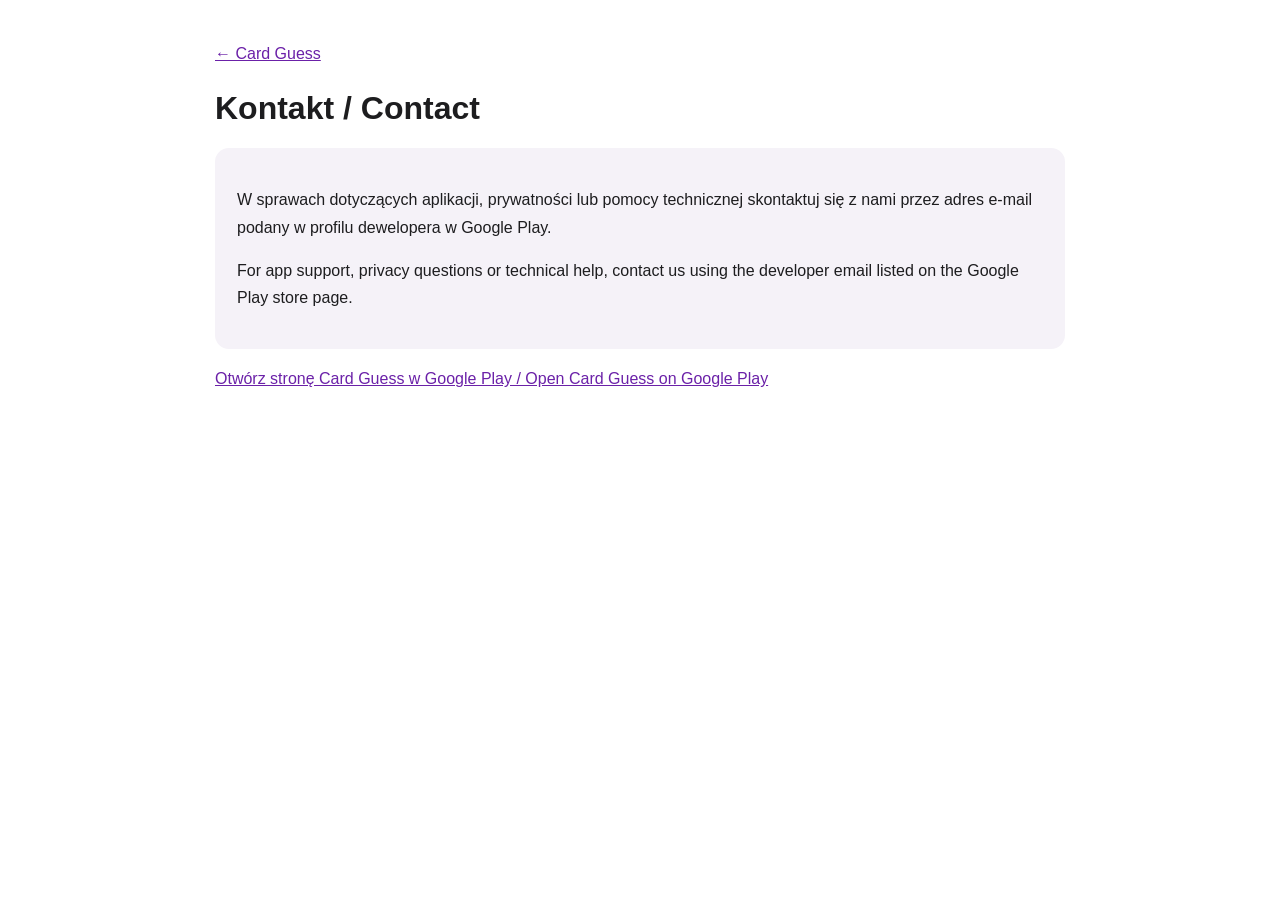
==== index.html @ fc8578ce "Initial website" ====
<!doctype html><html lang="pl"><head><meta charset="utf-8"><meta name="viewport" content="width=device-width,initial-scale=1"><title>Kontakt – Card Guess</title><style>body{font-family:Arial,sans-serif;max-width:850px;margin:40px auto;padding:0 20px;line-height:1.7;color:#1d1d1f}a{color:#6b21a8}h1{line-height:1.2}.box{background:#f5f2f8;padding:22px;border-radius:14px}</style></head><body>
<a href="index.html">← Card Guess</a><h1>Kontakt / Contact</h1>
<div class="box"><p>W sprawach dotyczących aplikacji, prywatności lub pomocy technicznej skontaktuj się z nami przez adres e-mail podany w profilu dewelopera w Google Play.</p>
<p>For app support, privacy questions or technical help, contact us using the developer email listed on the Google Play store page.</p></div>
<p><a href="https://play.google.com/store/apps/details?id=com.cardguess.us" target="_blank" rel="noopener">Otwórz stronę Card Guess w Google Play / Open Card Guess on Google Play</a></p>
</body></html>
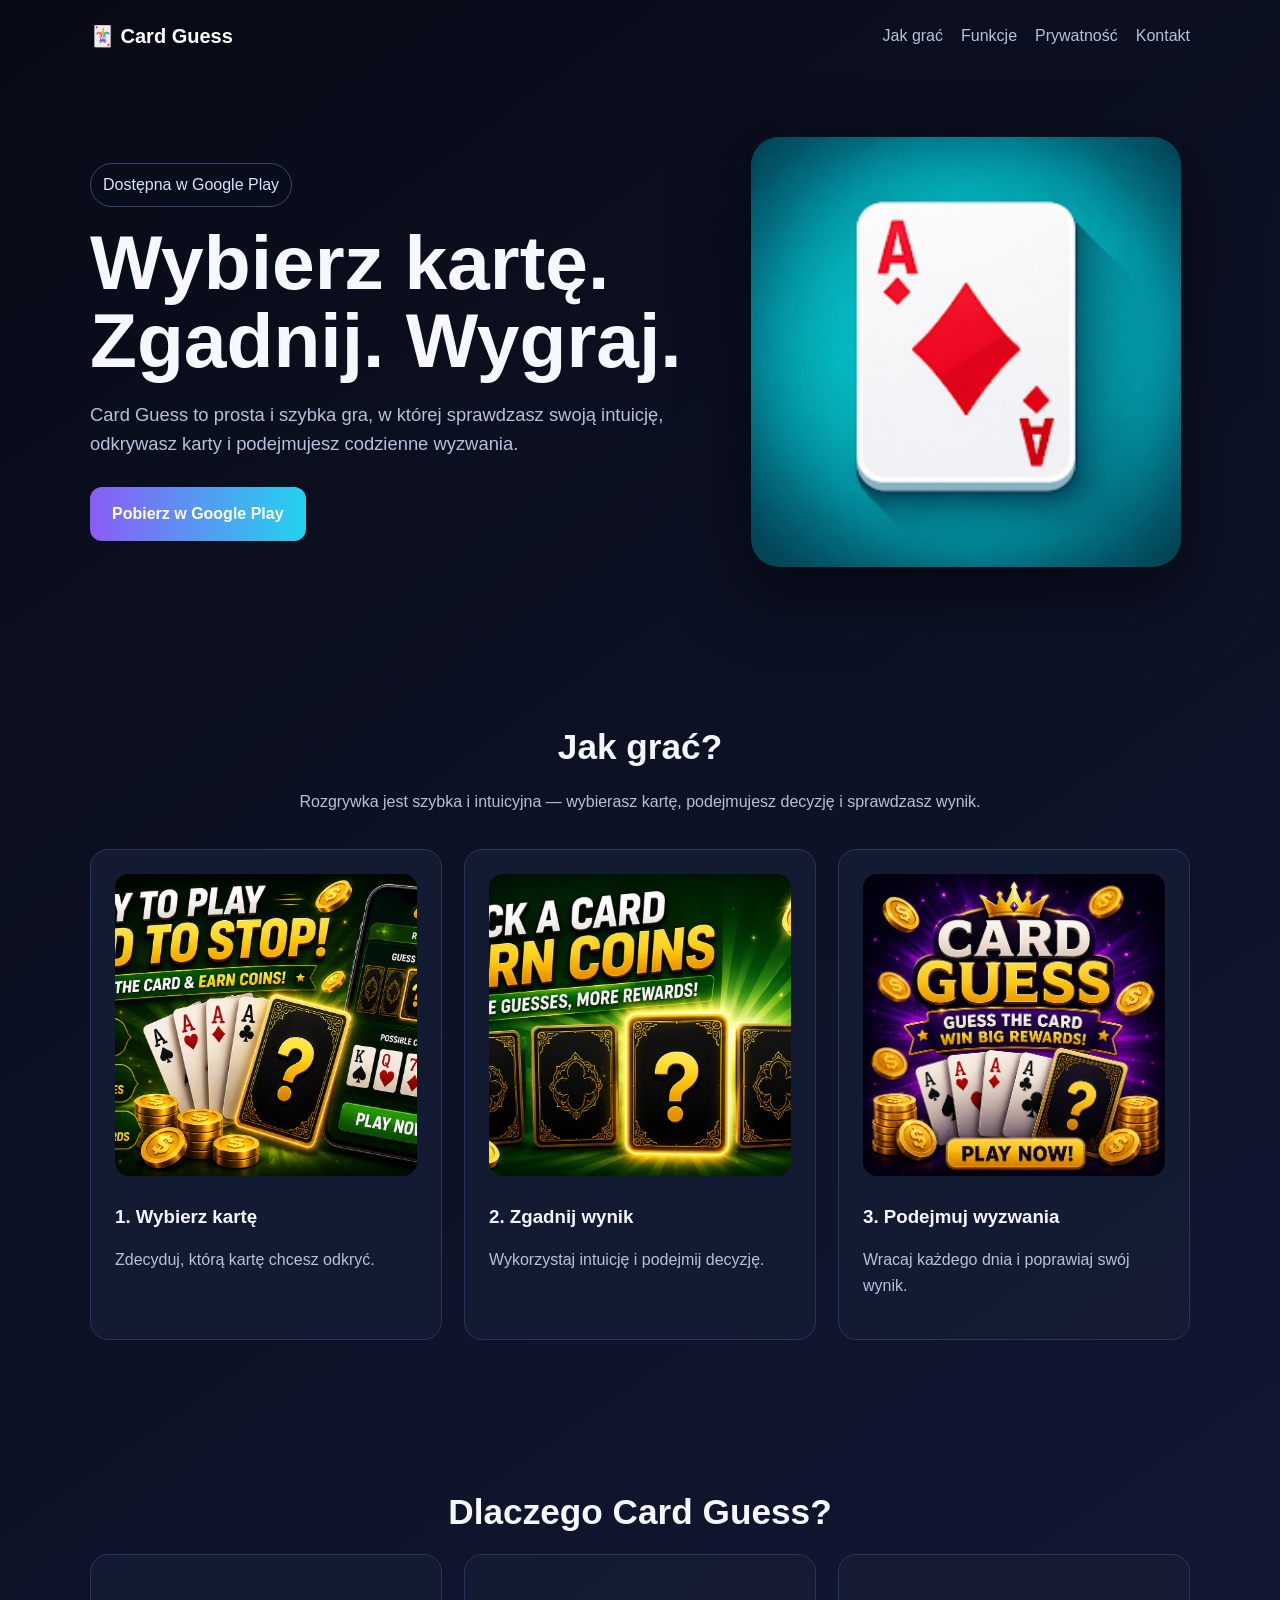
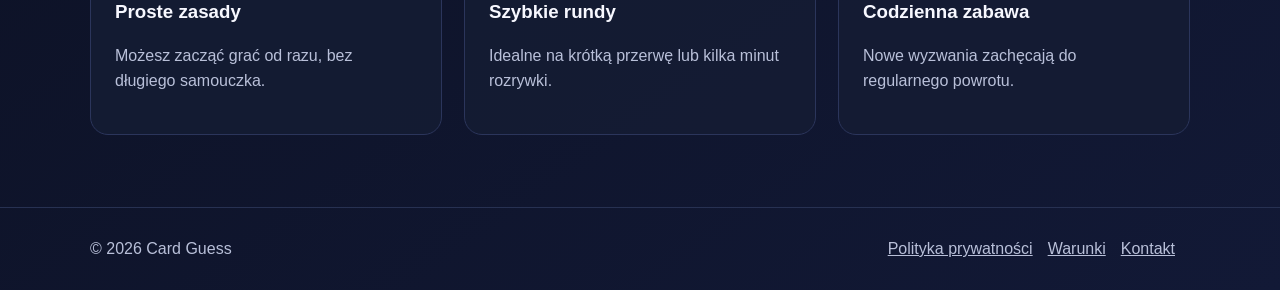
==== commit f46cac27: "Add files via upload" ====
--- a/index.html
+++ b/index.html
@@ -1,6 +1,62 @@
-<!doctype html><html lang="pl"><head><meta charset="utf-8"><meta name="viewport" content="width=device-width,initial-scale=1"><title>Kontakt – Card Guess</title><style>body{font-family:Arial,sans-serif;max-width:850px;margin:40px auto;padding:0 20px;line-height:1.7;color:#1d1d1f}a{color:#6b21a8}h1{line-height:1.2}.box{background:#f5f2f8;padding:22px;border-radius:14px}</style></head><body>
-<a href="index.html">← Card Guess</a><h1>Kontakt / Contact</h1>
-<div class="box"><p>W sprawach dotyczących aplikacji, prywatności lub pomocy technicznej skontaktuj się z nami przez adres e-mail podany w profilu dewelopera w Google Play.</p>
-<p>For app support, privacy questions or technical help, contact us using the developer email listed on the Google Play store page.</p></div>
-<p><a href="https://play.google.com/store/apps/details?id=com.cardguess.us" target="_blank" rel="noopener">Otwórz stronę Card Guess w Google Play / Open Card Guess on Google Play</a></p>
-</body></html>+<!doctype html>
+<html lang="pl">
+<head>
+<meta charset="utf-8">
+<meta name="viewport" content="width=device-width,initial-scale=1">
+<title>Card Guess – Guess the Card</title>
+<meta name="description" content="Card Guess to szybka gra karciana na Androida. Wybieraj karty, zgaduj i podejmuj codzienne wyzwania.">
+<script async src="https://pagead2.googlesyndication.com/pagead/js/adsbygoogle.js?client=ca-pub-2633071152255452"
+     crossorigin="anonymous"></script>
+<meta name="google-adsense-account" content="ca-pub-2633071152255452">
+<link rel="stylesheet" href="style.css">
+</head>
+<body>
+<div class="container">
+<nav>
+<a class="logo" href="/">🃏 Card Guess</a>
+<div class="links">
+<a href="#how">Jak grać</a>
+<a href="#features">Funkcje</a>
+<a href="privacy.html">Prywatność</a>
+<a href="contact.html">Kontakt</a>
+</div>
+</nav>
+
+<main>
+<section class="hero">
+<div>
+<span class="badge">Dostępna w Google Play</span>
+<h1>Wybierz kartę.<br>Zgadnij. Wygraj.</h1>
+<p>Card Guess to prosta i szybka gra, w której sprawdzasz swoją intuicję, odkrywasz karty i podejmujesz codzienne wyzwania.</p>
+<a class="cta" href="https://play.google.com/store/apps/details?id=com.cardguess.us" target="_blank" rel="noopener">Pobierz w Google Play</a>
+</div>
+<img class="poster" src="card-guess-poster.png" alt="Card Guess – ekran gry">
+</section>
+
+<section id="how" class="section">
+<h2>Jak grać?</h2>
+<p class="lead">Rozgrywka jest szybka i intuicyjna — wybierasz kartę, podejmujesz decyzję i sprawdzasz wynik.</p>
+<div class="grid">
+<article class="card"><img src="pick-a-card.png" alt="Wybór karty"><h3>1. Wybierz kartę</h3><p>Zdecyduj, którą kartę chcesz odkryć.</p></article>
+<article class="card"><img src="guess-the-card.png" alt="Zgadywanie karty"><h3>2. Zgadnij wynik</h3><p>Wykorzystaj intuicję i podejmij decyzję.</p></article>
+<article class="card"><img src="daily-challenges.png" alt="Codzienne wyzwania"><h3>3. Podejmuj wyzwania</h3><p>Wracaj każdego dnia i poprawiaj swój wynik.</p></article>
+</div>
+</section>
+
+<section id="features" class="section">
+<h2>Dlaczego Card Guess?</h2>
+<div class="grid">
+<div class="card"><h3>Proste zasady</h3><p>Możesz zacząć grać od razu, bez długiego samouczka.</p></div>
+<div class="card"><h3>Szybkie rundy</h3><p>Idealne na krótką przerwę lub kilka minut rozrywki.</p></div>
+<div class="card"><h3>Codzienna zabawa</h3><p>Nowe wyzwania zachęcają do regularnego powrotu.</p></div>
+</div>
+</section>
+</main>
+</div>
+
+<footer><div class="container footer-row">
+<div>© 2026 Card Guess</div>
+<div><a href="privacy.html">Polityka prywatności</a><a href="terms.html">Warunki</a><a href="contact.html">Kontakt</a></div>
+</div></footer>
+</body>
+</html>
--- a/style.css
+++ b/style.css
@@ -0,0 +1,11 @@
+:root{--bg:#0b1020;--card:#151c34;--text:#f7f8ff;--muted:#b9c0d9;--accent:#8b5cf6;--accent2:#22d3ee}
+*{box-sizing:border-box}html{scroll-behavior:smooth}body{margin:0;font-family:Arial,sans-serif;background:linear-gradient(145deg,#080b16,#121936);color:var(--text);line-height:1.6}
+.container{width:min(1100px,92%);margin:auto}nav{display:flex;justify-content:space-between;align-items:center;padding:20px 0}.logo{font-weight:800;font-size:1.25rem;color:#fff;text-decoration:none}
+nav .links{display:flex;gap:18px;flex-wrap:wrap}nav a{color:var(--muted);text-decoration:none}nav a:hover{color:#fff}
+.hero{display:grid;grid-template-columns:1.15fr .85fr;gap:46px;align-items:center;padding:65px 0 80px}.hero h1{font-size:clamp(2.5rem,6vw,5rem);line-height:1.02;margin:0 0 20px}.hero p{font-size:1.15rem;color:var(--muted);max-width:650px}
+.badge{display:inline-block;padding:8px 12px;border:1px solid #3a456c;border-radius:999px;color:#dce3ff;margin-bottom:16px}.cta{display:inline-block;background:linear-gradient(90deg,var(--accent),var(--accent2));color:white;padding:14px 22px;border-radius:12px;text-decoration:none;font-weight:700;margin-top:10px}
+.poster{width:100%;max-width:430px;justify-self:center;border-radius:28px;box-shadow:0 25px 70px #0008}.section{padding:72px 0}.section h2{text-align:center;font-size:2.2rem;margin:0 0 14px}.lead{text-align:center;color:var(--muted);max-width:700px;margin:0 auto 34px}
+.grid{display:grid;grid-template-columns:repeat(3,1fr);gap:22px}.card{background:rgba(21,28,52,.9);border:1px solid #2b355b;border-radius:18px;padding:24px}.card img{width:100%;aspect-ratio:1/1;object-fit:cover;border-radius:14px}.card h3{margin:18px 0 8px}.card p{color:var(--muted)}
+footer{border-top:1px solid #273152;padding:28px 0;color:var(--muted)}footer .footer-row{display:flex;justify-content:space-between;gap:20px;flex-wrap:wrap}footer a{color:var(--muted);margin-right:15px}
+.page{max-width:850px;margin:50px auto;padding:0 22px}.box{background:var(--card);border:1px solid #2b355b;border-radius:16px;padding:24px}.page a{color:#a78bfa}
+@media(max-width:800px){.hero{grid-template-columns:1fr;text-align:center}.hero p{margin-inline:auto}.grid{grid-template-columns:1fr}.poster{max-width:330px}.links{justify-content:flex-end}}
